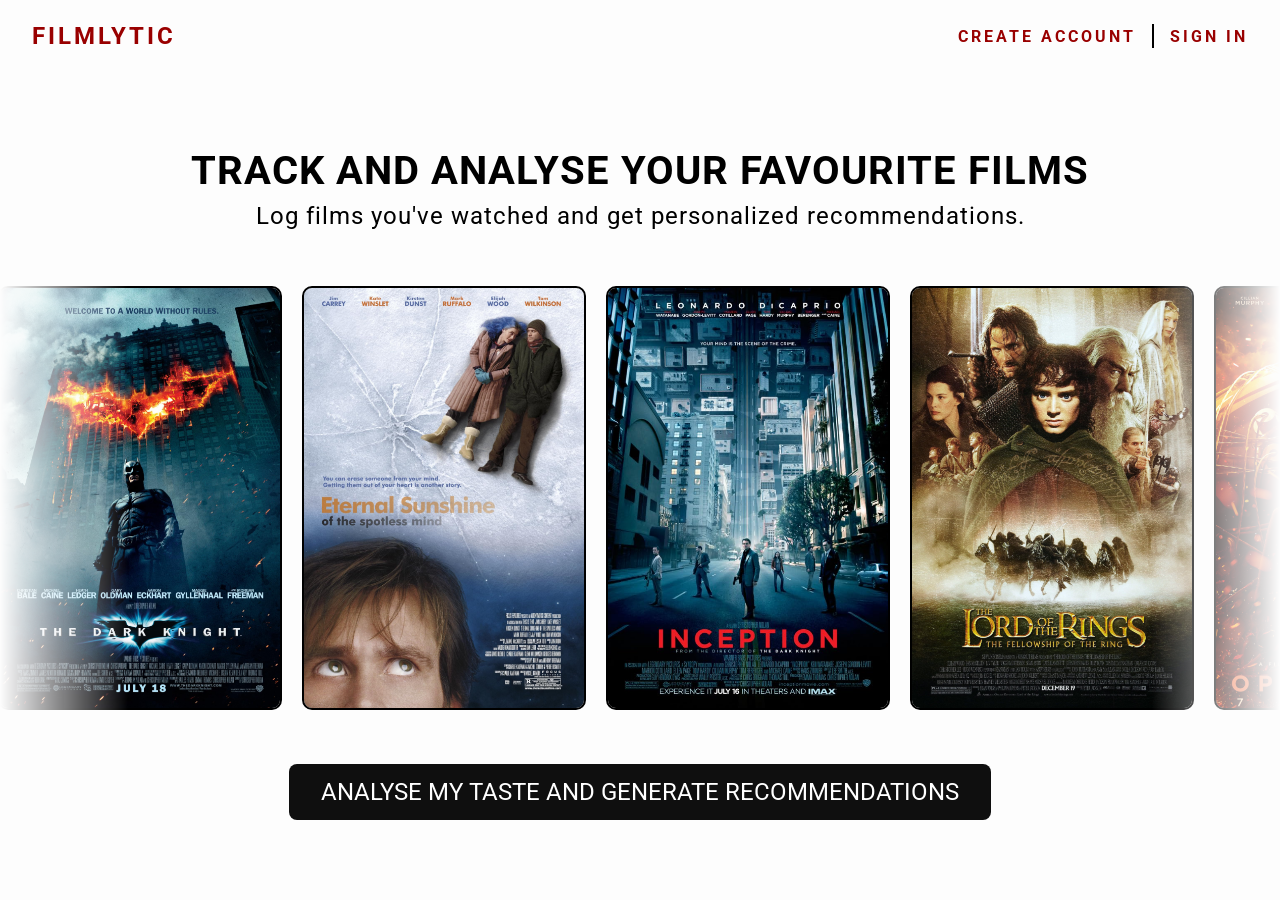
==== index.html @ e1924231 "Add new photos to carousel wheel" ====
<!DOCTYPE html>
<html lang="en">
<head>
    <meta charset="UTF-8">
    <meta name="viewport" content="width=device-width, initial-scale=1.0, viewport-fit=cover">
    <title>Filmlytic</title>
    <link rel="stylesheet" href="./assets/css/style.css">
</head>
<body>

    <div class="header">
        <div class="header-center">
            <h1>FILMLYTIC</h1>
        </div>
        <div class="header-right">
            <a href="#"><h4>CREATE ACCOUNT</h4></a>
            <span id="header-divider"></span>
            <a href="#"><h4>SIGN IN</h4></a>
        </div>
    </div>

    <div class="landing-page">

        <div class="landing-page-header">
            <h2>TRACK AND ANALYSE YOUR FAVOURITE FILMS</h2>
            <p>Log films you've watched and get personalized recommendations.</p>
        </div>

        <div class="carousel-container">
            <div class="carousel">
                <div class="poster" id="batman"></div>
                <div class="poster" id="eternal-sunshine"></div>
                <div class="poster" id="inception"></div>
                <div class="poster" id="lord-of-the-rings"></div>
                <div class="poster" id="oppenheimer"></div>
                <div class="poster" id="pulp-fiction"></div>
                <div class="poster" id="shawshank"></div>
                <div class="poster" id="shining"></div>
                <div class="poster" id="spirited-away"></div>
                <div class="poster" id="star-wars"></div>
                <div class="poster" id="toy-story"></div>
            </div>
        </div>

        <div class="analyse-button">
            <button>ANALYSE MY TASTE AND GENERATE RECOMMENDATIONS</button>
        </div>

    </div>
    
</body>
</html>
---- assets/css/style.css ----
@import url('https://fonts.googleapis.com/css2?family=Roboto:ital,wght@0,100..900;1,100..900&display=swap');

html, body {
    min-height: 100dvh;
}

 html {
    scroll-behavior: smooth !important;
    -webkit-text-size-adjust: 100%;
    font-size: 50%;
 }

 body {
    display: flex;
    flex-direction: column;
    color: black;
    background-color: rgba(221, 221, 221, 0.048);
    font-family: 'Roboto', sans-serif;
    padding-bottom: env(safe-area-inset-bottom);
    margin: 0;
}

button {
    font-family: 'Roboto', sans-serif;
}

li {
    list-style: none;
}

a {
    text-decoration: none;
    color: black;
}

/* HEADER */

.header {
    display: flex;
    flex-direction: row;
    justify-content:space-around;
    align-items: center;
    height: 8vh;
    letter-spacing: 3px;
    color: #990000;
}

.header-center {
    font-size: 1.5rem;
    margin-left: 4rem;
}

#header-divider {
    width: 0.2rem;
    height: 3rem;
    background-color: black;
}

.header-right {
    display: flex;
    flex-direction: row;
    align-items: center;
    margin-right: 4rem;
    margin-left: auto;
    font-size: 2rem;
    gap: 2rem;
}

.header-right a {
    color: #990000;
}

/* LANDING PAGE */

.landing-page {
    display: flex;
    flex-direction: column;
    height: 92vh;
}

/* LANDING PAGE HEADER */

.landing-page-header {
    display: flex;
    flex-direction: column;
    justify-content: center;
    text-align: center;
    height: 25rem;
    letter-spacing: 1px;
}

.landing-page-header h2 {
    margin-bottom: 0;
    font-size: 5rem;
}

.landing-page-header p {
    font-size: 3rem;
    margin: 0;
    margin-top: 1rem;
}

/* UNDERLINE */

/* FILM CAROUSEL */

.carousel-container {
    display: flex;
    flex-direction: row;
    align-items: center;
    width: 100%;
    overflow: hidden;
    -webkit-mask-image: linear-gradient(to right, transparent, black 10%, black 90%, transparent);
    mask-image: linear-gradient(to right, transparent, black 10%, black 90%, transparent);
}

.carousel {
    display: flex;
    width: fit-content;
    gap: 3rem; 
    padding: 2rem 0; 
    animation: continuous-scroll 20s linear infinite; 
}

.poster {
    flex-shrink: 0;
    width: 35rem;
    height: 52.5rem;
    border-radius: 1rem;
    background-size: cover;
    outline: 2px solid black;
}

#batman {
    background-image: url("../img/batman.png");
}

#inception {
    background-image: url("../img/inception.png");
}

#lord-of-the-rings {
    background-image: url("../img/lord-of-the-rings.png");
}

#pulp-fiction {
    background-image: url("../img/pulp-fiction.png");
}

#shawshank {
    background-image: url("../img/shawshank.png");
}

#star-wars {
    background-image: url("../img/star-wars.png");
}

#eternal-sunshine {
    background-image: url("../img/eternal-sunshine.png");
}

#oppenheimer {
    background-image: url("../img/oppenheimer.png");
}

#shining {
    background-image: url("../img/shining.png");
}

#spirited-away {
    background-image: url("../img/spirited-away.png");
}

#toy-story {
    background-image: url("../img/toy-story.png");
}

@keyframes continuous-scroll {
    from {
        transform: translateX(0);
    }
    to {
        transform: translateX(-860px); 
    }
}

/* ANALYSE FILMS BUTTON */

.analyse-button {
    display: flex;
    align-items: center;
    justify-content: center;
    margin-top: 5rem;
}

.analyse-button button {
    display: flex;
    align-items: center;
    cursor: pointer;
    border: none;
    color: white;
    background-color: rgb(15, 15, 15);
    height: 7rem;
    padding-left: 4rem;
    padding-right: 4rem;
    border-radius: 1rem;
    font-size: 3rem;
}
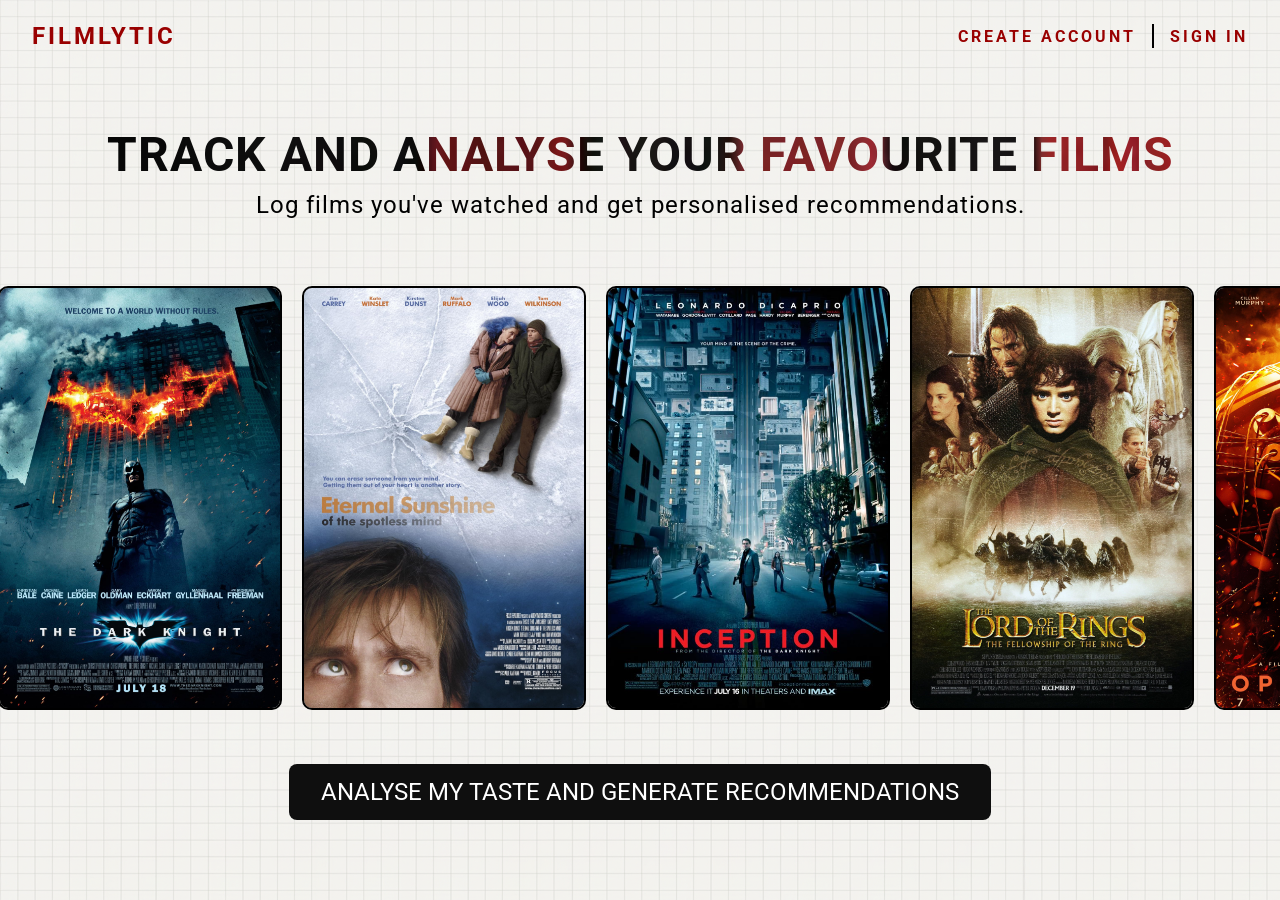
==== commit c0d09790: "Add text effect to title" ====
--- a/index.html
+++ b/index.html
@@ -22,8 +22,10 @@
     <div class="landing-page">
 
         <div class="landing-page-header">
-            <h2>TRACK AND ANALYSE YOUR FAVOURITE FILMS</h2>
-            <p>Log films you've watched and get personalized recommendations.</p>
+            <div class="masking-container">
+                <h1 class="masked-text">TRACK AND ANALYSE YOUR FAVOURITE FILMS</h1>
+            </div>
+            <p>Log films you've watched and get personalised recommendations.</p>
         </div>
 
         <div class="carousel-container">
--- a/assets/css/style.css
+++ b/assets/css/style.css
@@ -14,10 +14,11 @@
     display: flex;
     flex-direction: column;
     color: black;
-    background-color: rgba(221, 221, 221, 0.048);
+    background-color: white;
     font-family: 'Roboto', sans-serif;
     padding-bottom: env(safe-area-inset-bottom);
     margin: 0;
+    background-image: url("../img/background-image.png")
 }
 
 button {
@@ -110,8 +111,6 @@
     align-items: center;
     width: 100%;
     overflow: hidden;
-    -webkit-mask-image: linear-gradient(to right, transparent, black 10%, black 90%, transparent);
-    mask-image: linear-gradient(to right, transparent, black 10%, black 90%, transparent);
 }
 
 .carousel {
@@ -206,3 +205,26 @@
     border-radius: 1rem;
     font-size: 3rem;
 }
+
+.masked-text {
+    font-size: 6rem;
+    font-weight: bold;
+    color: transparent;
+    background-image: url("../img/red-text-filter.jpg");
+    background-size: 200%;
+    background-position: 0 50%;
+    background-clip: text;
+    -webkit-background-clip: text;
+    -webkit-text-fill-color: transparent;
+    animation: animate-background 10s infinite linear;
+    margin: 0;
+}
+
+@keyframes animate-background {
+    0% {
+        background-position: 0 50%;
+    }
+    100% {
+        background-position: 100% 50%;
+    }
+}
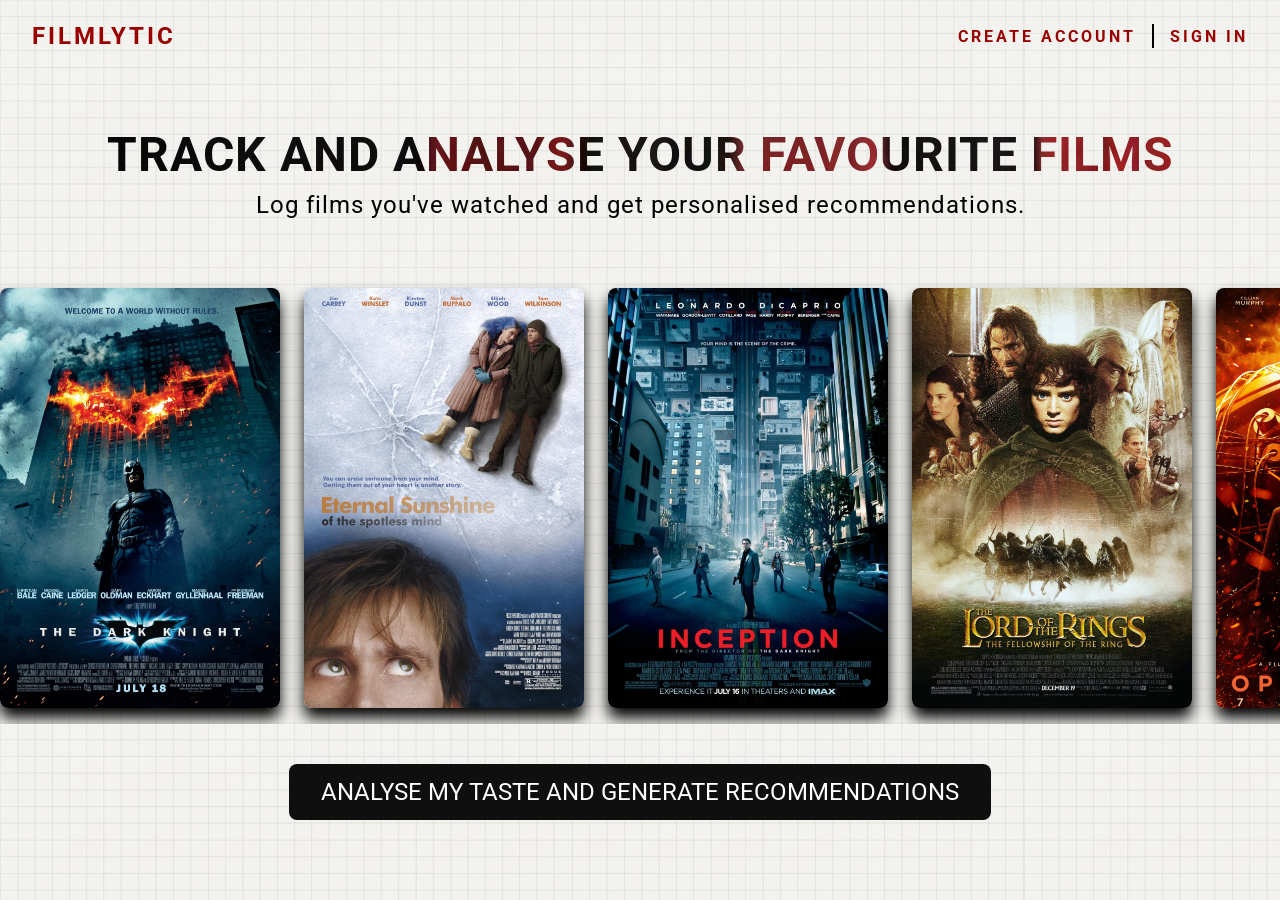
==== commit a474757b: "Add second batch of movie posters" ====
--- a/index.html
+++ b/index.html
@@ -29,19 +29,33 @@
         </div>
 
         <div class="carousel-container">
-            <div class="carousel">
-                <div class="poster" id="batman"></div>
-                <div class="poster" id="eternal-sunshine"></div>
-                <div class="poster" id="inception"></div>
-                <div class="poster" id="lord-of-the-rings"></div>
-                <div class="poster" id="oppenheimer"></div>
-                <div class="poster" id="pulp-fiction"></div>
-                <div class="poster" id="shawshank"></div>
-                <div class="poster" id="shining"></div>
-                <div class="poster" id="spirited-away"></div>
-                <div class="poster" id="star-wars"></div>
-                <div class="poster" id="toy-story"></div>
-            </div>
+                <div class="carousel">
+                    <div class="poster" id="batman"></div>
+                    <div class="poster" id="eternal-sunshine"></div>
+                    <div class="poster" id="inception"></div>
+                    <div class="poster" id="lord-of-the-rings"></div>
+                    <div class="poster" id="oppenheimer"></div>
+                    <div class="poster" id="pulp-fiction"></div>
+                    <div class="poster" id="shawshank"></div>
+                    <div class="poster" id="shining"></div>
+                    <div class="poster" id="spirited-away"></div>
+                    <div class="poster" id="star-wars"></div>
+                    <div class="poster" id="toy-story"></div>
+                </div>
+
+                <div class="carousel">
+                    <div class="poster" id="batman"></div>
+                    <div class="poster" id="eternal-sunshine"></div>
+                    <div class="poster" id="inception"></div>
+                    <div class="poster" id="lord-of-the-rings"></div>
+                    <div class="poster" id="oppenheimer"></div>
+                    <div class="poster" id="pulp-fiction"></div>
+                    <div class="poster" id="shawshank"></div>
+                    <div class="poster" id="shining"></div>
+                    <div class="poster" id="spirited-away"></div>
+                    <div class="poster" id="star-wars"></div>
+                    <div class="poster" id="toy-story"></div>
+                </div>
         </div>
 
         <div class="analyse-button">
--- a/assets/css/style.css
+++ b/assets/css/style.css
@@ -18,7 +18,27 @@
     font-family: 'Roboto', sans-serif;
     padding-bottom: env(safe-area-inset-bottom);
     margin: 0;
-    background-image: url("../img/background-image.png")
+    background-image: url("../img/background-image.png");
+    background-repeat: repeat;
+    background-attachment: fixed;
+    animation: moveBackground 20s infinite alternate;
+}
+
+/* BACKGROUND ANIMATION */
+
+@keyframes moveBackground {
+    0%
+    {
+        background-position: 0% 0%;
+    }
+    50%
+    {
+        background-position: 0% 50%;
+    }
+    100% 
+    {
+        background-position: 0% 0%;
+    }
 }
 
 button {
@@ -90,11 +110,6 @@
     letter-spacing: 1px;
 }
 
-.landing-page-header h2 {
-    margin-bottom: 0;
-    font-size: 5rem;
-}
-
 .landing-page-header p {
     font-size: 3rem;
     margin: 0;
@@ -115,10 +130,10 @@
 
 .carousel {
     display: flex;
-    width: fit-content;
+    width: max-content;
     gap: 3rem; 
     padding: 2rem 0; 
-    animation: continuous-scroll 20s linear infinite; 
+    animation: continuous-scroll 30s linear infinite; 
 }
 
 .poster {
@@ -127,7 +142,12 @@
     height: 52.5rem;
     border-radius: 1rem;
     background-size: cover;
-    outline: 2px solid black;
+    box-shadow: rgba(0, 0, 0, 1) 0px 10px 15px;
+    transition: 0.5s ease;
+}
+
+.poster:hover {
+    transform: scale(105%);
 }
 
 #batman {
@@ -179,7 +199,7 @@
         transform: translateX(0);
     }
     to {
-        transform: translateX(-860px); 
+        transform: translateX(-205rem); 
     }
 }
 
@@ -205,6 +225,8 @@
     border-radius: 1rem;
     font-size: 3rem;
 }
+
+/* TITLE TEXT EFFECTS */
 
 .masked-text {
     font-size: 6rem;
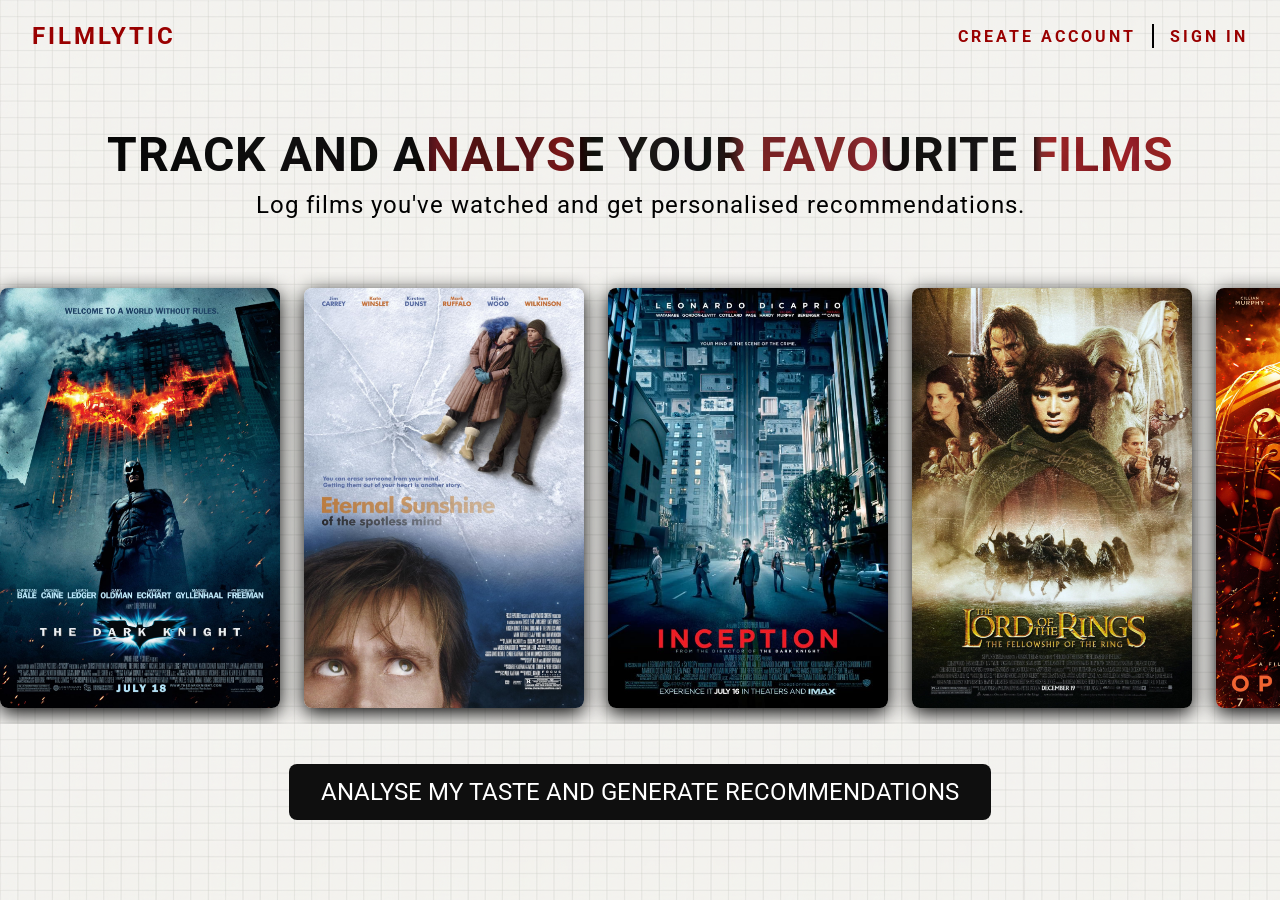
==== commit 4fc2816f: "Alter box shadow for posters" ====
--- a/index.html
+++ b/index.html
@@ -29,33 +29,33 @@
         </div>
 
         <div class="carousel-container">
-                <div class="carousel">
-                    <div class="poster" id="batman"></div>
-                    <div class="poster" id="eternal-sunshine"></div>
-                    <div class="poster" id="inception"></div>
-                    <div class="poster" id="lord-of-the-rings"></div>
-                    <div class="poster" id="oppenheimer"></div>
-                    <div class="poster" id="pulp-fiction"></div>
-                    <div class="poster" id="shawshank"></div>
-                    <div class="poster" id="shining"></div>
-                    <div class="poster" id="spirited-away"></div>
-                    <div class="poster" id="star-wars"></div>
-                    <div class="poster" id="toy-story"></div>
-                </div>
+            <div class="carousel">
+                <div class="poster" id="batman"></div>
+                <div class="poster" id="eternal-sunshine"></div>
+                <div class="poster" id="inception"></div>
+                <div class="poster" id="lord-of-the-rings"></div>
+                <div class="poster" id="oppenheimer"></div>
+                <div class="poster" id="pulp-fiction"></div>
+                <div class="poster" id="shawshank"></div>
+                <div class="poster" id="shining"></div>
+                <div class="poster" id="spirited-away"></div>
+                <div class="poster" id="star-wars"></div>
+                <div class="poster" id="toy-story"></div>
+            </div>
 
-                <div class="carousel">
-                    <div class="poster" id="batman"></div>
-                    <div class="poster" id="eternal-sunshine"></div>
-                    <div class="poster" id="inception"></div>
-                    <div class="poster" id="lord-of-the-rings"></div>
-                    <div class="poster" id="oppenheimer"></div>
-                    <div class="poster" id="pulp-fiction"></div>
-                    <div class="poster" id="shawshank"></div>
-                    <div class="poster" id="shining"></div>
-                    <div class="poster" id="spirited-away"></div>
-                    <div class="poster" id="star-wars"></div>
-                    <div class="poster" id="toy-story"></div>
-                </div>
+            <div class="carousel">
+                <div class="poster" id="batman"></div>
+                <div class="poster" id="eternal-sunshine"></div>
+                <div class="poster" id="inception"></div>
+                <div class="poster" id="lord-of-the-rings"></div>
+                <div class="poster" id="oppenheimer"></div>
+                <div class="poster" id="pulp-fiction"></div>
+                <div class="poster" id="shawshank"></div>
+                <div class="poster" id="shining"></div>
+                <div class="poster" id="spirited-away"></div>
+                <div class="poster" id="star-wars"></div>
+                <div class="poster" id="toy-story"></div>
+            </div>
         </div>
 
         <div class="analyse-button">
--- a/assets/css/style.css
+++ b/assets/css/style.css
@@ -33,7 +33,7 @@
     }
     50%
     {
-        background-position: 0% 50%;
+        background-position: 0% 100%;
     }
     100% 
     {
@@ -142,7 +142,7 @@
     height: 52.5rem;
     border-radius: 1rem;
     background-size: cover;
-    box-shadow: rgba(0, 0, 0, 1) 0px 10px 15px;
+    box-shadow: rgba(0, 0, 0, 1) 0px 5px 20px;
     transition: 0.5s ease;
 }
 
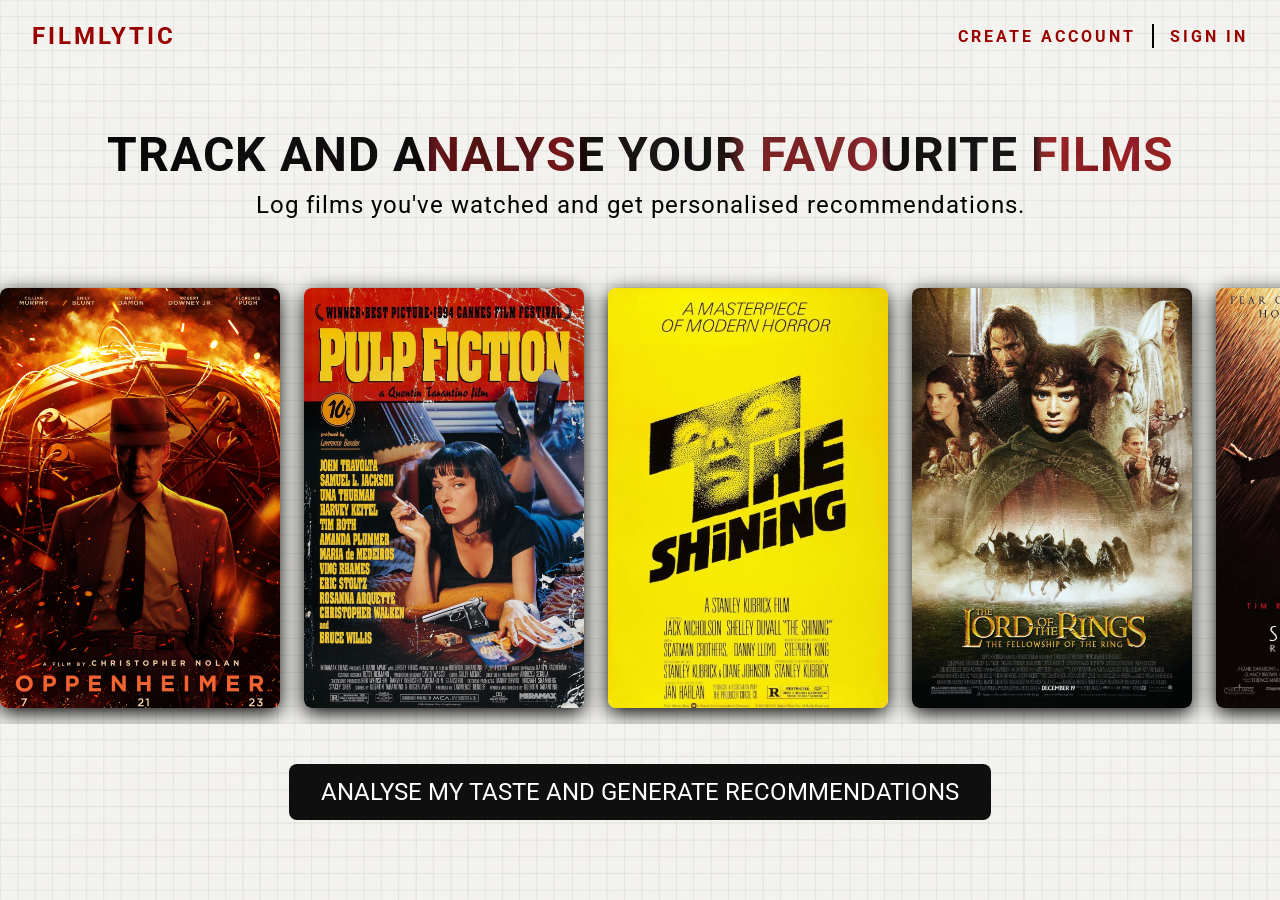
==== commit b363da9e: "Re-ordered film list by colour" ====
--- a/index.html
+++ b/index.html
@@ -29,33 +29,35 @@
         </div>
 
         <div class="carousel-container">
+            
             <div class="carousel">
+                <div class="poster" id="oppenheimer"></div>
+                <div class="poster" id="pulp-fiction"></div>
+                <div class="poster" id="shining"></div>
+                <div class="poster" id="lord-of-the-rings"></div>
+                <div class="poster" id="shawshank"></div>
+                <div class="poster" id="spirited-away"></div>
+                <div class="poster" id="star-wars"></div>
                 <div class="poster" id="batman"></div>
                 <div class="poster" id="eternal-sunshine"></div>
                 <div class="poster" id="inception"></div>
-                <div class="poster" id="lord-of-the-rings"></div>
-                <div class="poster" id="oppenheimer"></div>
-                <div class="poster" id="pulp-fiction"></div>
-                <div class="poster" id="shawshank"></div>
-                <div class="poster" id="shining"></div>
-                <div class="poster" id="spirited-away"></div>
-                <div class="poster" id="star-wars"></div>
                 <div class="poster" id="toy-story"></div>
             </div>
 
             <div class="carousel">
+                <div class="poster" id="oppenheimer"></div>
+                <div class="poster" id="pulp-fiction"></div>
+                <div class="poster" id="shining"></div>
+                <div class="poster" id="lord-of-the-rings"></div>
+                <div class="poster" id="shawshank"></div>
+                <div class="poster" id="spirited-away"></div>
+                <div class="poster" id="star-wars"></div>
                 <div class="poster" id="batman"></div>
                 <div class="poster" id="eternal-sunshine"></div>
                 <div class="poster" id="inception"></div>
-                <div class="poster" id="lord-of-the-rings"></div>
-                <div class="poster" id="oppenheimer"></div>
-                <div class="poster" id="pulp-fiction"></div>
-                <div class="poster" id="shawshank"></div>
-                <div class="poster" id="shining"></div>
-                <div class="poster" id="spirited-away"></div>
-                <div class="poster" id="star-wars"></div>
                 <div class="poster" id="toy-story"></div>
             </div>
+
         </div>
 
         <div class="analyse-button">
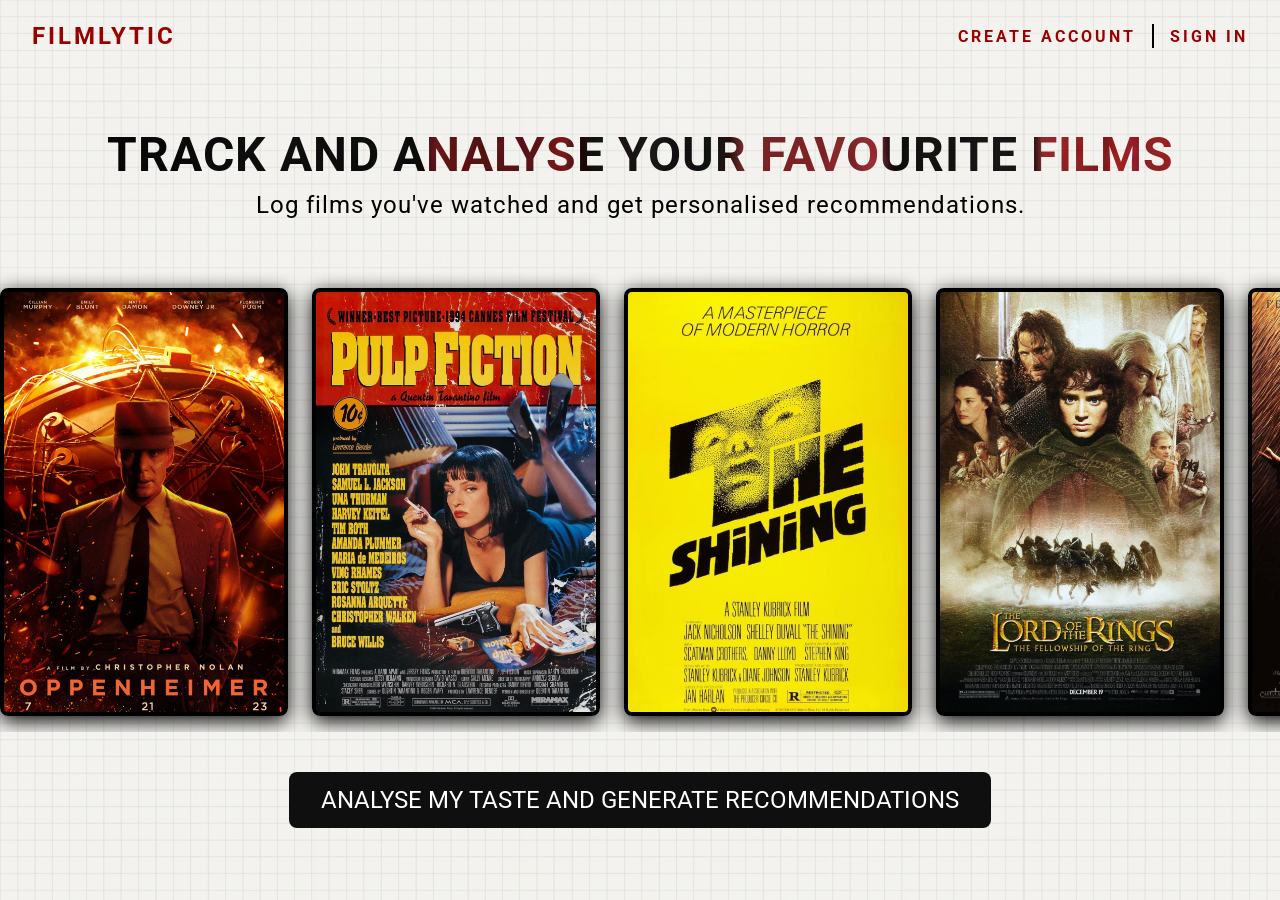
==== commit 4f13766f: "Fix gap between carousel cards" ====
--- a/index.html
+++ b/index.html
@@ -42,9 +42,7 @@
                 <div class="poster" id="eternal-sunshine"></div>
                 <div class="poster" id="inception"></div>
                 <div class="poster" id="toy-story"></div>
-            </div>
-
-            <div class="carousel">
+            
                 <div class="poster" id="oppenheimer"></div>
                 <div class="poster" id="pulp-fiction"></div>
                 <div class="poster" id="shining"></div>
@@ -58,6 +56,7 @@
                 <div class="poster" id="toy-story"></div>
             </div>
 
+
         </div>
 
         <div class="analyse-button">
--- a/assets/css/style.css
+++ b/assets/css/style.css
@@ -18,10 +18,11 @@
     font-family: 'Roboto', sans-serif;
     padding-bottom: env(safe-area-inset-bottom);
     margin: 0;
+    background-color: #ECECEC;
     background-image: url("../img/background-image.png");
     background-repeat: repeat;
     background-attachment: fixed;
-    animation: moveBackground 20s infinite alternate;
+    animation: moveBackground 50s infinite;
 }
 
 /* BACKGROUND ANIMATION */
@@ -33,7 +34,7 @@
     }
     50%
     {
-        background-position: 0% 100%;
+        background-position: 0% 50%;
     }
     100% 
     {
@@ -116,8 +117,6 @@
     margin-top: 1rem;
 }
 
-/* UNDERLINE */
-
 /* FILM CAROUSEL */
 
 .carousel-container {
@@ -131,9 +130,9 @@
 .carousel {
     display: flex;
     width: max-content;
-    gap: 3rem; 
+    gap: 3rem;
     padding: 2rem 0; 
-    animation: continuous-scroll 30s linear infinite; 
+    animation: continuous-scroll 30s linear infinite;
 }
 
 .poster {
@@ -143,10 +142,11 @@
     border-radius: 1rem;
     background-size: cover;
     box-shadow: rgba(0, 0, 0, 1) 0px 5px 20px;
+    border: 4px solid black;
     transition: 0.5s ease;
 }
 
-.poster:hover {
+.poster:hover, button:hover {
     transform: scale(105%);
 }
 
@@ -224,6 +224,7 @@
     padding-right: 4rem;
     border-radius: 1rem;
     font-size: 3rem;
+    transition: 0.5s ease;
 }
 
 /* TITLE TEXT EFFECTS */
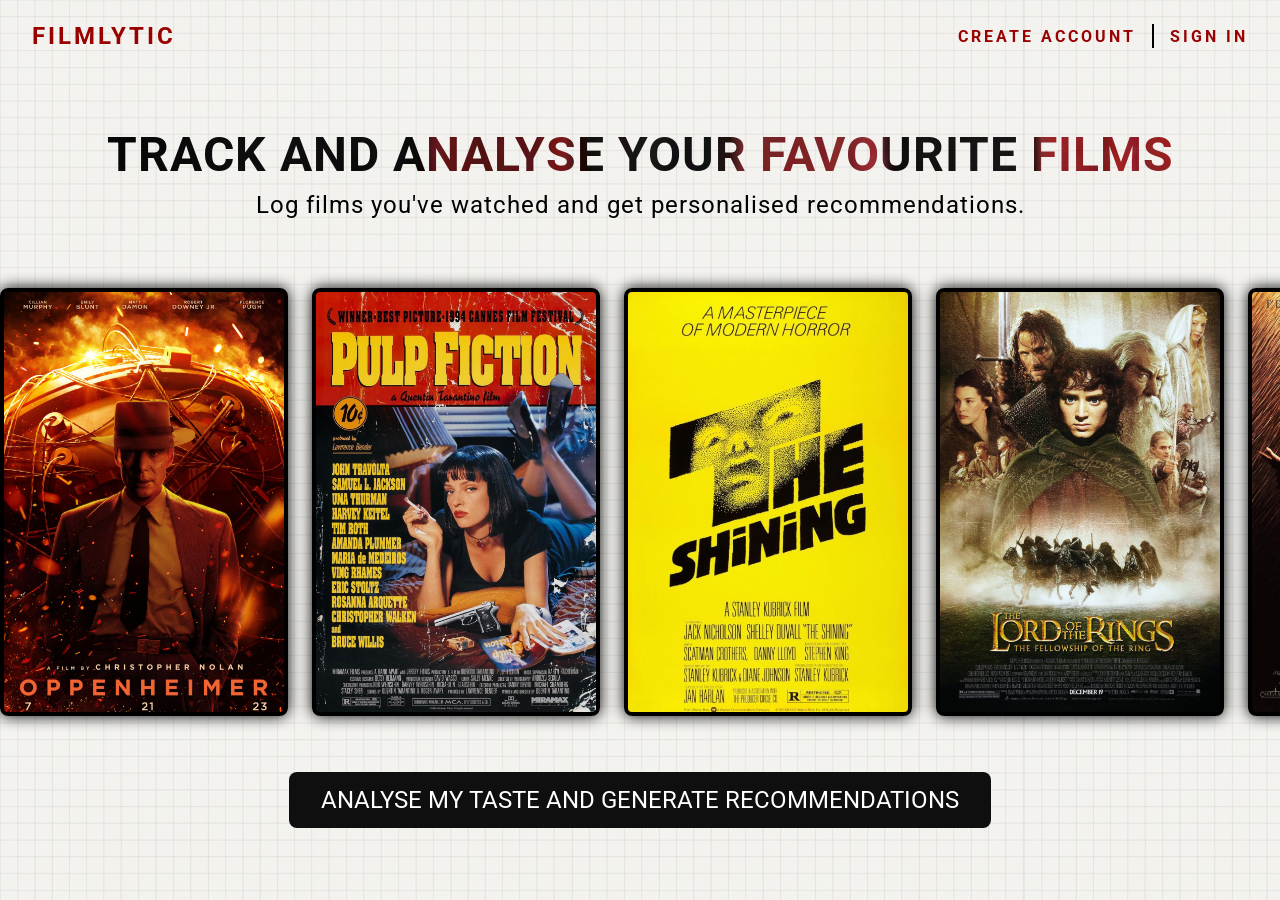
==== commit 6385710a: "Create and link recommendations css file" ====
--- a/index.html
+++ b/index.html
@@ -60,7 +60,7 @@
         </div>
 
         <div class="analyse-button">
-            <button>ANALYSE MY TASTE AND GENERATE RECOMMENDATIONS</button>
+            <a href="./recommendations.html"><button>ANALYSE MY TASTE AND GENERATE RECOMMENDATIONS</button></a>
         </div>
 
     </div>
--- a/assets/css/style.css
+++ b/assets/css/style.css
@@ -141,8 +141,8 @@
     height: 52.5rem;
     border-radius: 1rem;
     background-size: cover;
-    box-shadow: rgba(0, 0, 0, 1) 0px 5px 20px;
-    border: 4px solid black;
+    box-shadow: rgba(0, 0, 0, 1) 0px 0px 15px;
+    border: 0.5rem solid black;
     transition: 0.5s ease;
 }
 
